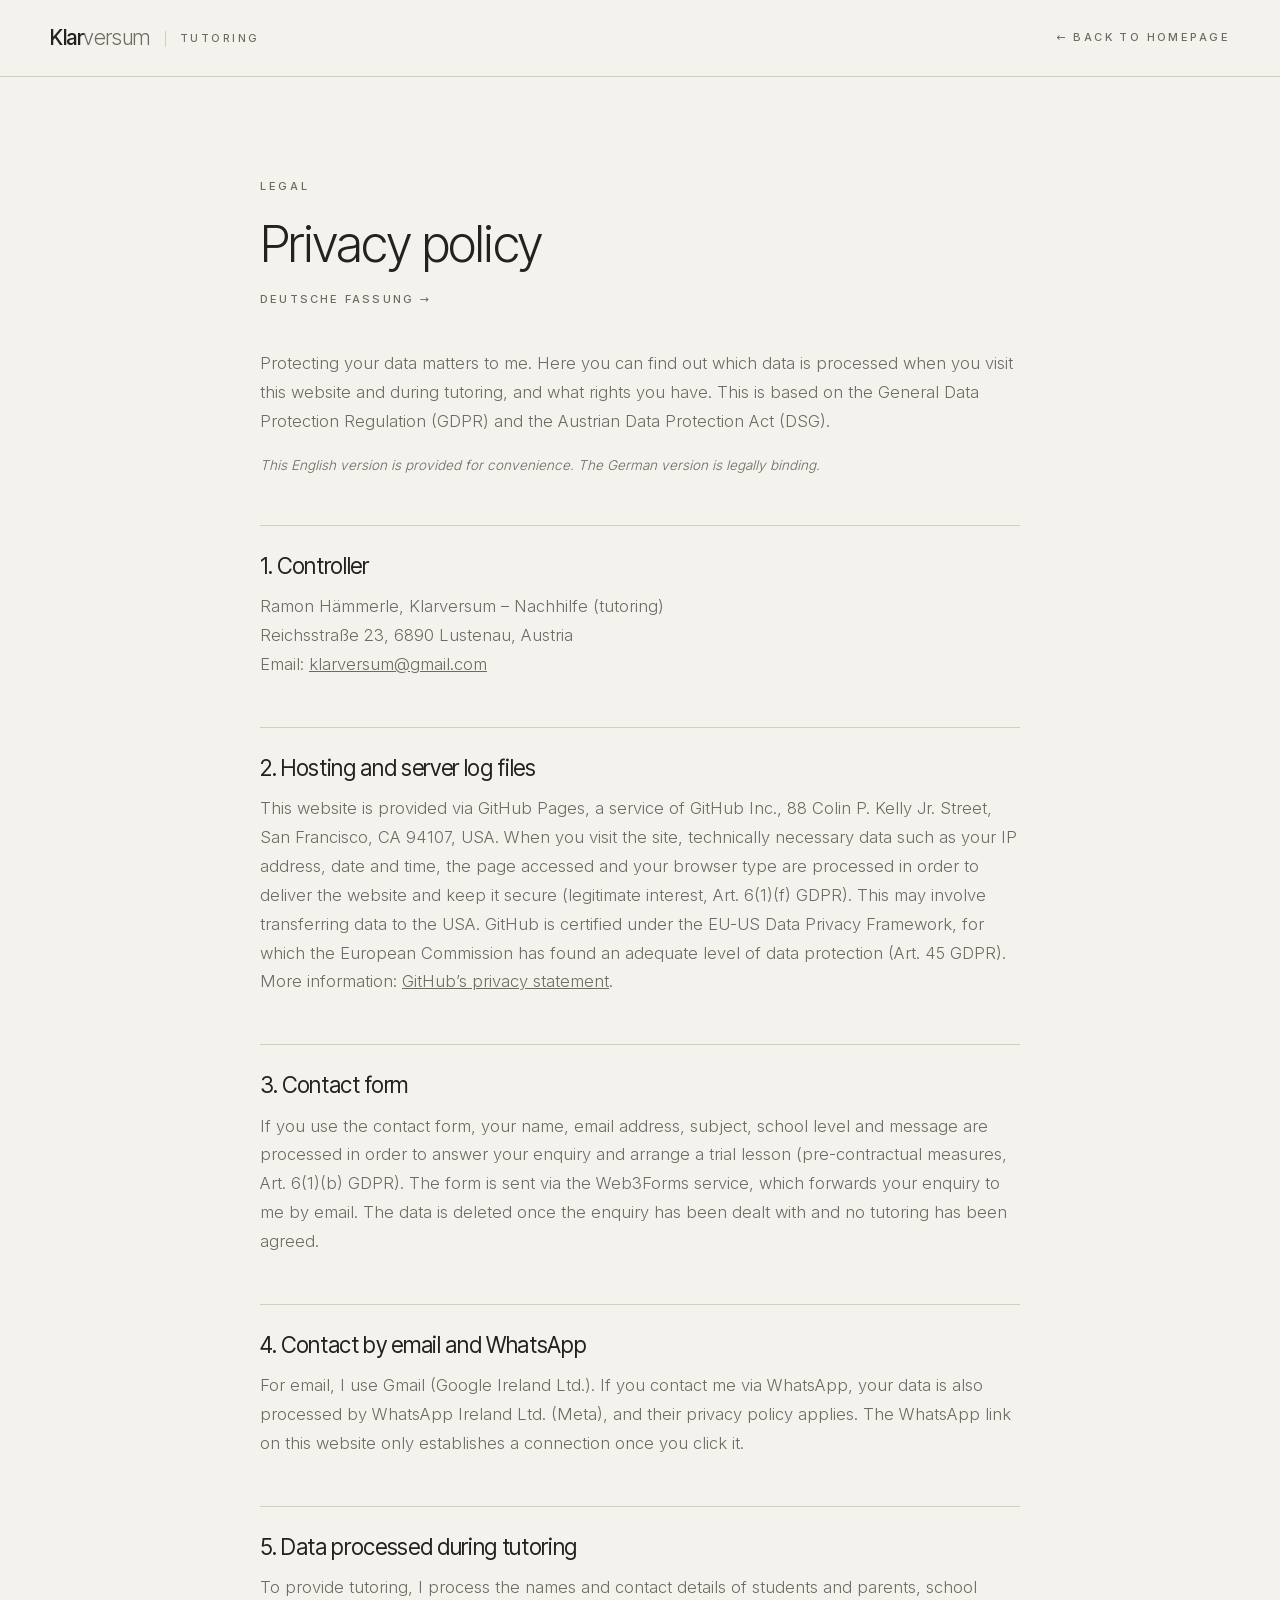
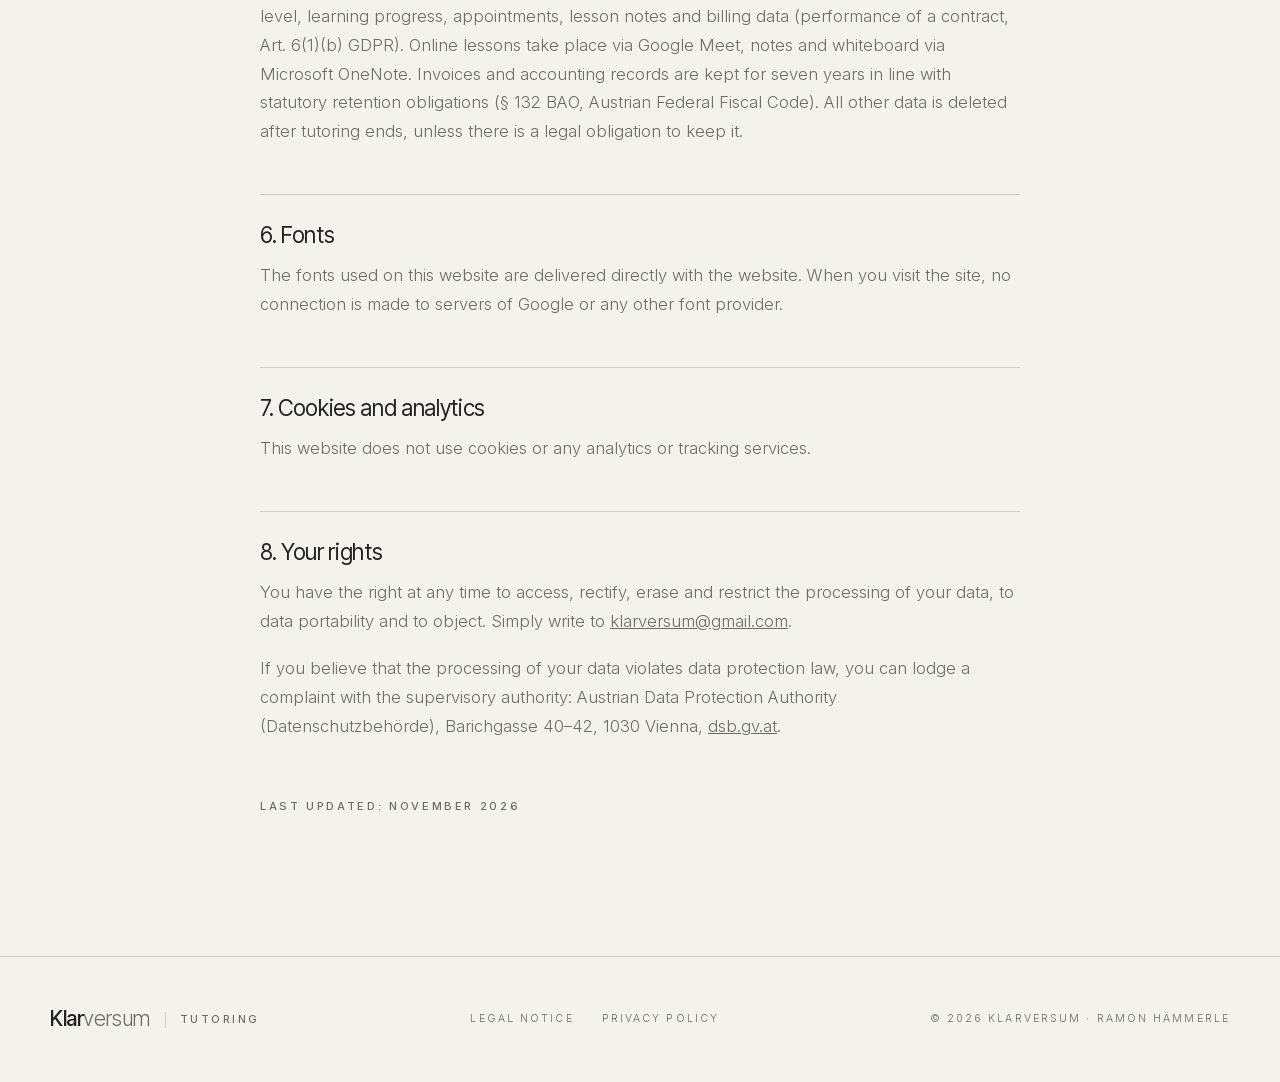
==== datenschutz-en.html @ 36d6b8de "Klarversum Website – erste Veröffentlichung Co-Authored-By: Claude Opus 5.5 <noreply@anthropic.com>" ====
<!doctype html>
<html lang="en">
<head>
<meta charset="utf-8">
<meta name="viewport" content="width=device-width, initial-scale=1">
<title>Privacy policy · Klarversum Tutoring</title>
<meta name="robots" content="noindex">
<link rel="preload" href="fonts/inter-latin.woff2" as="font" type="font/woff2" crossorigin>
<link rel="stylesheet" href="style.css?v=42">
</head>
<body>

<header class="site-header">
  <div class="wrap header-inner">
    <a href="en.html" class="logo">Klar<em>versum</em><span class="logo-tag">Tutoring</span></a>
    <a href="en.html" class="back">← <span>Back to </span>homepage</a>
  </div>
</header>

<main class="legal">
  <div class="wrap legal-inner">
    <p class="label">Legal</p>
    <h1>Privacy policy</h1>
    <p class="legal-lang"><a href="datenschutz.html" hreflang="de" lang="de">Deutsche Fassung →</a></p>

    <p>Protecting your data matters to me. Here you can find out which data is processed when you visit this website and during tutoring, and what rights you have. This is based on the General Data Protection Regulation (GDPR) and the Austrian Data Protection Act (DSG).</p>
    <p class="legal-note">This English version is provided for convenience. The German version is legally binding.</p>

    <h2>1. Controller</h2>
    <p>Ramon Hämmerle, Klarversum – Nachhilfe (tutoring)<br>
    Reichsstraße 23, 6890 Lustenau, Austria<br>
    Email: <a href="mailto:klarversum@gmail.com">klarversum@gmail.com</a></p>

    <h2>2. Hosting and server log files</h2>
    <p>This website is provided via GitHub Pages, a service of GitHub Inc., 88 Colin P. Kelly Jr. Street, San Francisco, CA 94107, USA. When you visit the site, technically necessary data such as your IP address, date and time, the page accessed and your browser type are processed in order to deliver the website and keep it secure (legitimate interest, Art. 6(1)(f) GDPR). This may involve transferring data to the USA. GitHub is certified under the EU-US Data Privacy Framework, for which the European Commission has found an adequate level of data protection (Art. 45 GDPR). More information: <a href="https://docs.github.com/en/site-policy/privacy-policies/github-general-privacy-statement" target="_blank" rel="noopener">GitHub’s privacy statement</a>.</p>

    <h2>3. Contact form</h2>
    <p>If you use the contact form, your name, email address, subject, school level and message are processed in order to answer your enquiry and arrange a trial lesson (pre-contractual measures, Art. 6(1)(b) GDPR). The form is sent via the Web3Forms service, which forwards your enquiry to me by email. The data is deleted once the enquiry has been dealt with and no tutoring has been agreed.</p>

    <h2>4. Contact by email and WhatsApp</h2>
    <p>For email, I use Gmail (Google Ireland Ltd.). If you contact me via WhatsApp, your data is also processed by WhatsApp Ireland Ltd. (Meta), and their privacy policy applies. The WhatsApp link on this website only establishes a connection once you click it.</p>

    <h2>5. Data processed during tutoring</h2>
    <p>To provide tutoring, I process the names and contact details of students and parents, school level, learning progress, appointments, lesson notes and billing data (performance of a contract, Art. 6(1)(b) GDPR). Online lessons take place via Google Meet, notes and whiteboard via Microsoft OneNote. Invoices and accounting records are kept for seven years in line with statutory retention obligations (§ 132 BAO, Austrian Federal Fiscal Code). All other data is deleted after tutoring ends, unless there is a legal obligation to keep it.</p>

    <h2>6. Fonts</h2>
    <p>The fonts used on this website are delivered directly with the website. When you visit the site, no connection is made to servers of Google or any other font provider.</p>

    <h2>7. Cookies and analytics</h2>
    <p>This website does not use cookies or any analytics or tracking services.</p>

    <h2>8. Your rights</h2>
    <p>You have the right at any time to access, rectify, erase and restrict the processing of your data, to data portability and to object. Simply write to <a href="mailto:klarversum@gmail.com">klarversum@gmail.com</a>.</p>
    <p>If you believe that the processing of your data violates data protection law, you can lodge a complaint with the supervisory authority: Austrian Data Protection Authority (Datenschutzbehörde), Barichgasse 40–42, 1030 Vienna, <a href="https://www.dsb.gv.at" target="_blank" rel="noopener">dsb.gv.at</a>.</p>

    <p class="label" style="margin-top:56px">Last updated: November 2026</p>
  </div>
</main>

<footer class="site-footer">
  <div class="wrap footer-inner">
    <a href="en.html" class="logo">Klar<em>versum</em><span class="logo-tag">Tutoring</span></a>
    <nav><a href="impressum-en.html">Legal notice</a><a href="datenschutz-en.html">Privacy policy</a></nav>
    <span class="copy">© 2026 Klarversum · Ramon Hämmerle</span>
  </div>
</footer>
</body>
</html>
---- style.css ----
/* Schriften – lokal eingebunden, keine Verbindung zu Google (Inter & Inter Tight, SIL Open Font License) */
@font-face { font-family: "Inter"; font-style: normal; font-weight: 300 500; font-display: swap; src: url("fonts/inter-latin.woff2") format("woff2"); }
@font-face { font-family: "Inter Tight"; font-style: normal; font-weight: 300 500; font-display: swap; src: url("fonts/inter-tight-latin.woff2") format("woff2"); }

:root {
  --bg: #f4f2ed;
  --white: #fbfaf7;
  --stone: #e7e3db;
  --ink: #23221f;
  --muted: #6e6a63;
  --line: #d3cdc2;
  --accent: #3b463d;
  --serif: "Inter Tight", "Inter", system-ui, sans-serif;
  --sans: "Inter", system-ui, -apple-system, sans-serif;
}

* { box-sizing: border-box; }
html { scroll-behavior: smooth; scroll-padding-top: 80px; }
body {
  margin: 0;
  font-family: var(--sans);
  font-weight: 300;
  font-size: 16.5px;
  line-height: 1.75;
  color: var(--ink);
  background: var(--bg);
  -webkit-font-smoothing: antialiased;
}
a { color: inherit; }
h1, h2, h3 { font-family: var(--serif); font-weight: 300; line-height: 1.08; letter-spacing: -.03em; margin: 0 0 .45em; }
h1 em, h2 em, h3 em, .intro-text em, .logo em { font-style: normal; color: var(--muted); }
h1 { font-size: clamp(2.6rem, 4.6vw, 4.3rem); }
h2 { font-size: clamp(2.1rem, 3.6vw, 3.2rem); }
h3 { font-size: 1.55rem; font-weight: 400; letter-spacing: -.02em; }
p { margin: 0 0 1.1em; }
strong { font-weight: 500; }
figure { margin: 0; }

.wrap { width: min(1180px, 100% - 32px); margin-inline: auto; }
.center { text-align: center; margin-inline: auto; }

.label {
  font-size: 11px; font-weight: 500; text-transform: uppercase; letter-spacing: .24em;
  color: var(--muted); margin-bottom: 20px;
}

/* Entwurf */
.draft-note { background: #fff4c2; color: #5a4a00; font-size: 13px; text-align: center; padding: 7px 16px; }
mark.ph { background: #fff1a8; color: inherit; padding: 0 .12em; }
.stats mark.ph { background: rgba(255, 241, 168, .3); }
.ph-tag { position: absolute; top: 14px; right: 14px; font-size: 10px; font-weight: 500; text-transform: uppercase; letter-spacing: .1em; background: #fff1a8; color: #5a4a00; padding: 2px 8px; }

/* Foto-Platzhalter */
.photo { position: relative; background: #cdc7bc; display: flex; align-items: flex-end; overflow: hidden; }
.photo img { position: absolute; inset: 0; width: 100%; height: 100%; object-fit: cover; filter: saturate(.82); } /* Fotos etwas dezenter, passend zu den Steintönen */
.hero-photo img { object-position: 60% 38%; }
.photo figcaption { margin: 18px; font-size: 10px; font-weight: 500; letter-spacing: .2em; text-transform: uppercase; color: rgba(35, 34, 31, .5); }

/* Buttons */
.btn {
  display: inline-block; text-decoration: none; font-family: var(--sans);
  font-size: 11px; font-weight: 500; letter-spacing: .22em; text-transform: uppercase;
  background: var(--ink); color: var(--white); border: 1px solid var(--ink);
  padding: 16px 30px; cursor: pointer; transition: background .25s, color .25s;
}
.btn:hover { background: var(--accent); border-color: var(--accent); }
.btn-outline { background: transparent; color: var(--ink); }
.btn-outline:hover { background: var(--ink); color: var(--white); border-color: var(--ink); }
.btn-small { padding: 11px 20px; }

/* Header */
.topbar { display: block; text-decoration: none; background: var(--accent); color: var(--white); text-align: center; font-size: 10.5px; letter-spacing: .22em; text-transform: uppercase; padding: 9px 16px; }
.topbar span { text-decoration: underline; text-underline-offset: 3px; }
.topbar:hover { background: #2f3931; }
.site-header { position: sticky; top: 0; z-index: 50; background: rgba(244, 242, 237, .95); backdrop-filter: blur(8px); border-bottom: 1px solid var(--line); }
.header-inner { display: flex; align-items: center; justify-content: space-between; height: 76px; }
.logo { font-family: var(--serif); font-weight: 500; font-size: 21px; text-decoration: none; letter-spacing: -.02em; }
.logo em { font-weight: 300; }
.logo { --fs: 21px; font-size: var(--fs); display: inline-flex; align-items: baseline; }
/* NACHHILFE und Trennstrich sitzen auf der Mitte der Kleinbuchstaben (x-Höhe) von „Klarversum“ */
.logo-tag { position: relative; top: calc(2.8px - .273 * var(--fs)); font-family: var(--sans); font-size: 10.5px; font-weight: 500; letter-spacing: .24em; text-transform: uppercase; color: var(--muted); margin-left: 14px; padding-left: 15px; line-height: 1; }
.logo-tag::before { content: ""; position: absolute; left: 0; top: 50%; height: 16px; margin-top: -8px; width: 1px; background: var(--line); }
.nav { display: flex; align-items: center; gap: 36px; }
.nav a:not(.btn) { text-decoration: none; font-size: 11px; font-weight: 500; letter-spacing: .22em; text-transform: uppercase; color: var(--muted); transition: color .2s; }
.nav a:not(.btn):hover { color: var(--ink); }
.nav-toggle { display: none; width: 40px; height: 40px; background: none; border: 0; cursor: pointer; position: relative; }
.nav-toggle span { position: absolute; left: 9px; right: 9px; height: 1px; background: var(--ink); transition: transform .25s, top .25s; }
.nav-toggle span:first-child { top: 16px; }
.nav-toggle span:last-child { top: 24px; }
.nav-toggle.open span:first-child { top: 20px; transform: rotate(45deg); }
.nav-toggle.open span:last-child { top: 20px; transform: rotate(-45deg); }

/* Hero */
.hero { background: var(--stone); }
.hero-inner { display: grid; grid-template-columns: 1fr 1fr; }
.hero-photo { min-height: 640px; }
.hero-text { display: flex; flex-direction: column; justify-content: center; align-items: flex-start; padding: 80px clamp(24px, 6vw, 100px); }
.lead { color: var(--muted); max-width: 28em; margin-bottom: 36px; }

/* Intro */
.intro { padding: 120px 0 110px; text-align: center; }
.intro-inner { max-width: 860px; }
.intro-text { font-family: var(--serif); font-weight: 300; letter-spacing: -.025em; font-size: clamp(1.8rem, 3.2vw, 2.7rem); line-height: 1.25; margin: 0; }

/* Über mich */
.about { padding-bottom: 120px; }
.about-grid { display: grid; grid-template-columns: 1fr 1fr; border-top: 1px solid var(--line); border-bottom: 1px solid var(--line); }
.about-photo { min-height: 520px; }
.about-photo img { object-position: 40% 34%; filter: saturate(.72); } /* Porträt ist wärmer, darum etwas stärker entsättigt als das Startfoto */
.about-head { display: flex; flex-direction: column; justify-content: center; padding: 64px clamp(24px, 6vw, 100px); }
.about-head h2 { font-size: clamp(2.8rem, 5vw, 4.4rem); margin: 0; }
.about-body { display: grid; grid-template-columns: 1fr 2fr; gap: 80px; padding-top: 80px; align-items: start; }
.about-detail { aspect-ratio: 1; max-width: 260px; margin-top: -170px; border: 10px solid var(--bg); }
.about-text { max-width: 640px; }
.facts { margin: 36px 0 0; border-top: 1px solid var(--line); }
.facts div { display: grid; grid-template-columns: 160px 1fr; gap: 16px; padding: 14px 0; border-bottom: 1px solid var(--line); }
.facts dt { font-size: 11px; font-weight: 500; letter-spacing: .2em; text-transform: uppercase; color: var(--muted); padding-top: 4px; }
.facts dd { margin: 0; }
.facts a { text-decoration: none; }

/* Sections */
.section { padding: 120px 0; }
.section-stone { background: var(--stone); }
.section-head { margin-bottom: 64px; max-width: 760px; }

/* Fächer */
.subjects { display: grid; grid-template-columns: repeat(4, 1fr); gap: 24px; }
.subject-art { aspect-ratio: 1; margin-bottom: 22px; background: var(--bg); border: 1px solid var(--line); display: flex; align-items: center; justify-content: center; }
.subject-art svg { width: 64%; height: auto; fill: none; stroke: var(--ink); stroke-width: 1.3; stroke-linecap: round; stroke-linejoin: round; }
.subject-art .faint { stroke: var(--muted); opacity: .55; }
.subject-art .dash { stroke-dasharray: 3 5; }
.subject-art .dot { fill: var(--ink); stroke: none; }
.subject-art .bg { fill: var(--bg); }
.subject-art .thick { stroke-width: 4; stroke-linecap: butt; }
.subject-art text { fill: var(--ink); stroke: none; font-family: "Inter", sans-serif; font-size: 17px; font-style: italic; }
.subject-art text.mid { text-anchor: middle; }
.subject .no, .steps .no { display: block; font-size: 11px; font-weight: 500; letter-spacing: .2em; color: var(--muted); margin-bottom: 8px; }
.subject h3 { margin-bottom: 10px; }
.subject p { font-size: 15px; color: var(--muted); margin: 0; }

/* Für wen */
.audience { display: grid; grid-template-columns: 1fr 1fr; }
.aud { padding: 8px 64px 8px 0; }
.aud + .aud { padding: 8px 0 8px 64px; border-left: 1px solid var(--line); }
.aud h3 { font-size: clamp(1.8rem, 2.6vw, 2.3rem); font-weight: 300; }
.aud p:not(.label) { color: var(--muted); max-width: 32em; margin: 0; }
.aud-list { list-style: none; padding: 0; margin: 26px 0 0; max-width: 32em; }
.aud-list li { padding: 3px 0 3px 18px; font-size: 14.5px; color: var(--muted); position: relative; }
.aud-list li::before { content: ""; position: absolute; left: 0; top: 15px; width: 8px; height: 1px; background: var(--line); }

/* Für wen – Karten */
.audience { display: grid; grid-template-columns: 1fr 1fr; gap: 24px; }
.aud-card { display: grid; grid-row: span 4; grid-template-rows: subgrid; row-gap: 0; background: var(--white); border: 1px solid var(--line); padding: 52px clamp(28px, 4vw, 56px) 48px; }
.aud-card h3 { font-size: clamp(1.7rem, 2.4vw, 2.1rem); font-weight: 300; line-height: 1.15; margin-bottom: 18px; }
.aud-card .aud-text { color: var(--muted); margin: 0 0 30px; }
.aud-card .aud-list { margin: 0; padding-top: 26px; border-top: 1px solid var(--line); max-width: none; }

/* Kennenlernen-Band */
.cta-band { background: var(--accent); color: var(--white); padding: 96px 0; }
.cta-inner { display: grid; grid-template-columns: 1.3fr 1fr; gap: 64px; align-items: center; }
.cta-band .label { color: rgba(251, 250, 247, .65); }
.cta-band h2 em { color: rgba(251, 250, 247, .6); }
.cta-text p:not(.label) { color: rgba(251, 250, 247, .78); max-width: 30em; margin: 0; }
.cta-actions { display: flex; flex-direction: column; align-items: flex-start; gap: 22px; padding-left: 64px; border-left: 1px solid rgba(251, 250, 247, .2); }
.btn-light { background: var(--white); color: var(--ink); border-color: var(--white); }
.btn-light:hover { background: transparent; color: var(--white); border-color: var(--white); }
.cta-wa { font-size: 11px; font-weight: 500; letter-spacing: .2em; text-transform: uppercase; text-decoration: none; color: rgba(251, 250, 247, .8); }
.cta-wa:hover { color: var(--white); }

/* Zahlen */
.stats { background: var(--accent); color: var(--white); padding: 76px 0; }
.stats-inner { display: grid; grid-template-columns: repeat(4, 1fr); text-align: center; }
.stats-inner div { border-left: 1px solid rgba(251, 250, 247, .2); }
.stats-inner div:first-child { border-left: 0; }
.stats strong { display: block; font-family: var(--serif); font-weight: 300; letter-spacing: -.03em; font-size: clamp(2.8rem, 5vw, 4.2rem); line-height: 1.05; }
.stats span { font-size: 10.5px; letter-spacing: .24em; text-transform: uppercase; opacity: .8; }

/* Ablauf */
.steps { list-style: none; padding: 0; margin: 0; display: grid; grid-template-columns: repeat(4, 1fr); border-top: 1px solid var(--ink); }
.steps li { padding: 30px 28px 0; border-left: 1px solid var(--line); }
.steps li:first-child { border-left: 0; padding-left: 0; }
.steps h3 { font-size: 1.4rem; margin-bottom: 10px; }
.steps p { color: var(--muted); font-size: 15px; margin: 0; }

/* Feature */
.feature { background: var(--stone); }
.feature-inner { display: grid; grid-template-columns: 1fr 1fr; }
.feature-text { display: flex; flex-direction: column; justify-content: center; align-items: flex-start; padding: 100px clamp(24px, 6vw, 100px); }
.feature-text p:not(.label) { color: var(--muted); max-width: 30em; margin-bottom: 34px; }
.feature-photo { min-height: 560px; }

/* Preise */
.pricing-box { background: var(--stone); padding: 84px clamp(20px, 5vw, 72px); }
.pricing { display: grid; grid-template-columns: repeat(3, 1fr); gap: 24px; }
.price-card { background: var(--white); padding: 40px 34px; display: grid; grid-row: span 7; grid-template-rows: subgrid; row-gap: 0; justify-items: start; }
.price-card.featured { outline: 1px solid var(--ink); outline-offset: -10px; }
.price-card .label { margin-bottom: 12px; }
.price-card h3 { margin-bottom: 0; }
.price { font-family: var(--serif); font-weight: 300; letter-spacing: -.03em; font-size: 3rem; line-height: 1; margin: 18px 0 4px; }
.price .from { font-size: 1rem; letter-spacing: 0; color: var(--muted); margin-right: 4px; }
.per { font-size: 13px; color: var(--muted); margin-bottom: 26px; }
.price-card ul { list-style: none; padding: 0; margin: 0 0 32px; width: 100%; border-bottom: 1px solid var(--line); }
.price-card .btn { align-self: end; }
.price-card li { padding: 10px 0; font-size: 15px; border-top: 1px solid var(--line); }
.fine { font-size: 13.5px; color: var(--muted); margin: 28px auto 0; text-align: center; max-width: 46em; }
.terms { margin-top: 64px; padding-top: 48px; border-top: 1px solid var(--line); }
.terms .label { margin-bottom: 28px; }
.terms-grid { display: grid; grid-template-columns: repeat(3, 1fr); margin: 0; background: var(--white); }
.terms-grid div { padding: 30px 24px; text-align: center; border-left: 1px solid var(--line); }
.terms-grid div:first-child { border-left: 0; }
.terms-grid dt { font-family: var(--serif); font-weight: 300; letter-spacing: -.03em; font-size: 2.2rem; line-height: 1; margin-bottom: 12px; }
.terms-grid dd { margin: 0; font-size: 14px; color: var(--muted); line-height: 1.5; }
.terms-grid dd strong { color: var(--ink); font-weight: 400; }

/* Stimmen */
.quotes { display: grid; grid-template-columns: repeat(3, 1fr); gap: 24px; }
.quote { position: relative; background: var(--white); border: 1px solid var(--line); padding: 48px 34px 32px; display: flex; flex-direction: column; }
.quote blockquote { margin: 0 0 30px; font-family: var(--serif); font-weight: 300; letter-spacing: -.015em; font-size: 1.3rem; line-height: 1.45; flex: 1; }
.quote figcaption { font-size: 11px; font-weight: 500; letter-spacing: .2em; text-transform: uppercase; }
.quote figcaption span { display: block; font-weight: 300; letter-spacing: .12em; color: var(--muted); margin-top: 2px; }

/* FAQ */
.faq { display: grid; grid-template-columns: 1fr 1.8fr; gap: 80px; }
.faq-head p:not(.label) { color: var(--muted); }
details { border-bottom: 1px solid var(--line); }
details:first-child { border-top: 1px solid var(--ink); }
summary { cursor: pointer; list-style: none; font-family: var(--serif); font-weight: 400; letter-spacing: -.015em; font-size: 1.25rem; line-height: 1.35; padding: 22px 48px 22px 0; position: relative; }
summary::-webkit-details-marker { display: none; }
summary::after { content: "+"; position: absolute; right: 6px; top: 20px; font-family: var(--sans); font-weight: 300; font-size: 24px; color: var(--muted); transition: transform .25s; }
details[open] summary::after { transform: rotate(45deg); }
details p { color: var(--muted); padding-right: 48px; }

/* Kontakt */
.contact { display: grid; grid-template-columns: 1fr 1.1fr; gap: 96px; align-items: start; }
.contact-text > p:not(.label) { color: var(--muted); }
.contact-form { background: var(--white); padding: 44px; display: grid; gap: 22px; }
.contact-form label { display: grid; gap: 6px; font-size: 10.5px; font-weight: 500; letter-spacing: .2em; text-transform: uppercase; color: var(--muted); }
.contact-form .row { display: grid; grid-template-columns: 1fr 1fr; gap: 22px; }
.contact-form input, .contact-form select, .contact-form textarea {
  font: inherit; font-size: 16px; font-weight: 300; letter-spacing: 0; text-transform: none; color: var(--ink);
  padding: 10px 0; border: 0; border-bottom: 1px solid var(--line); background: transparent; width: 100%; border-radius: 0;
}
.contact-form textarea { border: 1px solid var(--line); padding: 12px; resize: vertical; }
.contact-form input:focus, .contact-form select:focus, .contact-form textarea:focus { outline: none; border-color: var(--ink); }
.contact-form .btn { justify-self: start; margin-top: 6px; }
.form-hint { font-size: 12.5px; color: var(--muted); margin: 0; }
.form-status { font-size: 14px; margin: 0; }
.form-status:empty { display: none; }
.hp { position: absolute; left: -9999px; }
.wa-link { display: inline-block; margin-top: 6px; font-size: 11px; font-weight: 500; letter-spacing: .2em; text-transform: uppercase; border-bottom: 1px solid var(--ink); padding-bottom: 2px; }
.facts dd > a:first-child { display: block; }

/* Rechtliches */
.legal { padding: 100px 0 120px; }
.legal-inner { max-width: 760px; }
.legal h1 { font-size: clamp(2.4rem, 4vw, 3.4rem); margin-bottom: 48px; }
.legal h2 { font-size: 1.4rem; font-weight: 400; letter-spacing: -.015em; margin: 48px 0 14px; padding-top: 28px; border-top: 1px solid var(--line); }
.legal p, .legal li { color: var(--muted); }
.legal strong { color: var(--ink); }
.legal .facts { margin: 0; }
.back { white-space: nowrap; font-size: 11px; font-weight: 500; letter-spacing: .22em; text-transform: uppercase; color: var(--muted); text-decoration: none; }

/* Footer */
.site-footer { padding: 44px 0; border-top: 1px solid var(--line); }
.footer-inner { display: flex; align-items: center; justify-content: space-between; flex-wrap: wrap; gap: 20px; }
.site-footer nav { display: flex; gap: 28px; }
.site-footer nav a, .copy { font-size: 10.5px; letter-spacing: .2em; text-transform: uppercase; color: var(--muted); text-decoration: none; }

/* Tablet */
@media (max-width: 980px) {
  .hero-inner, .about-grid, .feature-inner, .faq, .contact, .audience { grid-template-columns: 1fr; }
  .hero-photo, .about-photo { min-height: 440px; }
  .about-photo { min-height: 400px; }
  .hero-photo { min-height: 560px; }
  .hero-photo img { object-position: 60% 50%; }
  .hero-text, .about-head, .feature-text { padding: 64px 24px; }
  .feature-photo { min-height: 380px; }
  .about-body { grid-template-columns: 1fr; gap: 0; padding-top: 56px; }
  .about-detail { display: none; }
  .steps { grid-template-columns: 1fr 1fr; }
  .steps li:nth-child(3) { border-left: 0; padding-left: 0; }
  .steps li { padding-bottom: 32px; }
  .pricing { grid-template-columns: 1fr; max-width: 540px; margin-inline: auto; }
  .audience { grid-template-columns: 1fr; max-width: 640px; margin-inline: auto; }
  .cta-inner { grid-template-columns: 1fr; gap: 36px; }
  .cta-actions { padding-left: 0; border-left: 0; }
  .subjects { grid-template-columns: 1fr 1fr; gap: 40px 24px; }
  .stats-inner { grid-template-columns: 1fr 1fr; row-gap: 40px; }
  .stats-inner div:nth-child(3) { border-left: 0; }
  .aud, .aud + .aud { padding: 0; border-left: 0; }
  .aud + .aud { margin-top: 48px; padding-top: 48px; border-top: 1px solid var(--line); }
  .faq, .contact { gap: 48px; }
  .nav-toggle { display: block; }
  .nav {
    display: none; position: absolute; top: 100%; left: 0; right: 0;
    flex-direction: column; align-items: stretch; gap: 0; padding: 8px 24px 24px;
    background: var(--bg); border-bottom: 1px solid var(--line);
  }
  .nav.open { display: flex; }
  .nav a:not(.btn) { padding: 16px 0; border-bottom: 1px solid var(--line); }
  .nav .btn { margin-top: 18px; text-align: center; }
}

/* Handy */
@media (max-width: 720px) {
  body { font-size: 16px; }
  .topbar { font-size: 9.5px; letter-spacing: .16em; }
  .header-inner { height: 66px; }
  .logo { --fs: 24px; }
  .hero-photo, .about-photo { min-height: 360px; }
  .hero-text, .about-head, .feature-text { padding: 56px 16px; }
  .intro { padding: 84px 0 76px; }
  .section { padding: 84px 0; }
  .about { padding-bottom: 84px; }
  .subjects { grid-template-columns: 1fr; gap: 48px; }
  .subject-art { aspect-ratio: 4 / 3; }
  .subject-art svg { width: 46%; }
  .nav { padding: 8px 16px 24px; }
  .terms-grid { grid-template-columns: 1fr; }
  .terms-grid div { padding: 24px 12px; border-left: 0; }
  .terms-grid div + div { border-top: 1px solid var(--line); }
  .terms-grid dt { font-size: 1.8rem; }
  .steps { grid-template-columns: 1fr; }
  .steps li { border-left: 0; padding-left: 0; padding-right: 0; border-bottom: 1px solid var(--line); }
  .facts div { grid-template-columns: 1fr; gap: 2px; }
  .pricing-box { padding: 60px 16px; margin-inline: -16px; }
  .aud-card { padding: 40px 22px 36px; }
  .cta-band { padding: 76px 0; }
  .contact-form { padding: 28px 20px; }
  .contact-form .row { grid-template-columns: 1fr; }
  .footer-inner { flex-direction: column; align-items: flex-start; }
  .back span { display: none; }
}


/* Preise: dritte Spalte mit zwei kleinen Boxen übereinander, gesamt so hoch wie die großen Karten */
.price-stack { grid-row: span 7; display: flex; flex-direction: column; gap: 24px; }
.price-card.small { display: flex; flex-direction: column; align-items: flex-start; flex: 1; padding: 32px 34px 40px; }
.price-card.small h3 { margin-bottom: 12px; }
.price-card.small p:not(.label) { font-size: 14.5px; color: var(--muted); margin: 0 0 24px; }
.price-card.small .btn { margin-top: auto; align-self: flex-start; }
.price-card ul { border-bottom: 0; }
.price-card li:last-child { border-bottom: 1px solid var(--line); }
details p + p { margin-top: -6px; }
.price-card:not(.small) .btn { grid-row: -2 / -1; }

/* Sprachumschalter DE | EN – dezent rechts in der Kopfzeile */
.nav { margin-left: auto; }
.lang { display: flex; align-items: center; margin-left: 30px; font-size: 10.5px; font-weight: 500; letter-spacing: .2em; line-height: 1; }
.lang > * { padding: 4px 0 4px 9px; color: var(--muted); text-decoration: none; }
.lang > :first-child { padding-left: 0; padding-right: 9px; border-right: 1px solid var(--line); }
.lang a:hover { color: var(--ink); }
.lang [aria-current] { color: var(--ink); }
@media (max-width: 980px) { .lang { margin-left: auto; margin-right: 14px; } }
.lang-menu { display: none; }
@media (max-width: 720px) {
  .header-inner > .lang { display: none; }
  .nav .lang-menu { display: flex; justify-content: center; margin: 22px 0 4px; font-size: 11px; }
  .nav .lang-menu > * { padding-top: 6px; padding-bottom: 6px; border-bottom: 0; }
  .nav .lang-menu > :first-child { padding-right: 14px; }
  .nav .lang-menu > :last-child { padding-left: 14px; }
}
@media (max-width: 720px) {
  .nav .lang-menu a:not(.btn), .nav .lang-menu span { padding-top: 6px; padding-bottom: 6px; border-bottom: 0; letter-spacing: .2em; }
}
.lang { text-transform: uppercase; }

/* Rechtliche Seiten: Link zur anderen Sprache und Hinweis zur verbindlichen Fassung */
.legal-lang { margin: -30px 0 40px; font-size: 11px; font-weight: 500; letter-spacing: .2em; text-transform: uppercase; }
.legal-lang a { color: var(--muted); text-decoration: none; }
.legal-lang a:hover { color: var(--ink); }
.legal-note { font-size: 13.5px; color: var(--muted); font-style: italic; }

/* Bewertungen: Karten, „Weiterlesen“ und ruhiger Slider */
.quotes-slider { position: relative; }
.quotes-note { text-align: center; font-size: 12.5px; color: var(--muted); font-style: italic; margin: -28px 0 32px; }
.quotes { display: flex; gap: 24px; align-items: flex-start; overflow-x: auto; scroll-snap-type: x mandatory; scrollbar-width: none; outline: none; }
.quotes::-webkit-scrollbar { display: none; }
.quotes .quote { flex: 0 0 calc((100% - 48px) / 3); scroll-snap-align: start; padding: 38px 34px 32px; }
.quote .stars { margin: 0 0 18px; font-size: 13px; letter-spacing: .28em; color: var(--ink); line-height: 1; }
.quote .quote-title { font-size: 1.3rem; line-height: 1.3; margin: 0 0 16px; }
.quote .quote-body { margin: 0; font-family: var(--sans); font-size: 15px; font-weight: 400; letter-spacing: 0; line-height: 1.65; color: var(--muted); flex: none; max-height: 9.9em; overflow: hidden; position: relative; transition: max-height .6s ease; }
.quote .quote-body p { margin: 0 0 .8em; }
.quote .quote-body p:last-child { margin-bottom: 0; }
.quote.clamped:not(.open) .quote-body::after { content: ""; position: absolute; left: 0; right: 0; bottom: 0; height: 3.3em; background: linear-gradient(rgba(251, 250, 247, 0), var(--white)); }
.quote-more { align-self: flex-start; background: none; border: 0; padding: 0; margin: 14px 0 0; font: inherit; font-size: 11px; font-weight: 500; letter-spacing: .2em; text-transform: uppercase; color: var(--ink); cursor: pointer; }
.quote-more::after { content: " ↓"; }
.quote.open .quote-more::after { content: " ↑"; }
.quote figcaption { margin-top: 26px; padding-top: 18px; border-top: 1px solid var(--line); }
.q-arrow { position: absolute; top: 50%; width: 40px; height: 40px; margin-top: -20px; background: none; border: 0; cursor: pointer; opacity: .55; transition: opacity .2s; }
.q-arrow:hover { opacity: 1; }
.q-arrow::before { content: ""; position: absolute; left: 50%; top: 50%; width: 12px; height: 12px; border-top: 1px solid var(--ink); border-left: 1px solid var(--ink); }
.q-prev { left: -52px; } .q-prev::before { transform: translate(-30%, -50%) rotate(-45deg); }
.q-next { right: -52px; } .q-next::before { transform: translate(-70%, -50%) rotate(135deg); }
.q-count { display: none; }
@media (max-width: 1300px) {
  .quotes-slider.active { padding-bottom: 56px; }
  .q-arrow { top: auto; bottom: 0; margin-top: 0; }
  .q-prev { left: -8px; } .q-next { right: -8px; }
  .quotes-slider.active .q-count { display: block; position: absolute; left: 0; right: 0; bottom: 12px; margin: 0; text-align: center; font-size: 11px; letter-spacing: .2em; color: var(--muted); }
}
@media (max-width: 980px) { .quotes .quote { flex-basis: calc((100% - 24px) / 2); } }
@media (max-width: 720px) { .quotes .quote { flex-basis: 100%; padding: 32px 26px 28px; } }
.quotes { align-items: stretch; }
.quote figcaption { margin-top: auto; }
.quote .quote-more { margin-bottom: 26px; }
.quote .quote-more[hidden] + figcaption { padding-top: 18px; }
.quote .quote-body + .quote-more[hidden] { display: none; }
.quote .quote-body { margin-bottom: 26px; }
.quote.clamped .quote-body { margin-bottom: 0; }
/* Nur die angeklickte Bewertung klappt auf – die anderen behalten ihre Höhe */
.quotes { align-items: flex-start; }

/* Am Handy: Fächer, Ansatz, Ablauf und Pakete nebeneinander als Slider */
.m-slider { position: relative; }
.m-slider > .q-arrow, .m-slider > .q-count { display: none; }
@media (max-width: 720px) {
  .m-track { display: flex; gap: 16px; max-width: none; overflow-x: auto; scroll-snap-type: x mandatory; scrollbar-width: none; align-items: stretch; }
  .m-track::-webkit-scrollbar { display: none; }
  .m-track > * { flex: 0 0 100%; min-width: 0; scroll-snap-align: start; }
  .pricing > .price-card { display: flex; flex-direction: column; align-items: flex-start; }
  .pricing > .price-card:not(.small) .btn { margin-top: auto; }
  .steps.m-track { gap: 24px; }
  .steps.m-track li { border-bottom: 0; padding-bottom: 8px; }
  .m-slider.active { padding-bottom: 56px; }
  .m-slider > .q-arrow:not([hidden]) { display: block; top: auto; bottom: 0; margin-top: 0; }
  .m-slider > .q-prev { left: -8px; } .m-slider > .q-next { right: -8px; }
  .m-slider.active > .q-count:not([hidden]) { display: block; position: absolute; left: 0; right: 0; bottom: 12px; margin: 0; text-align: center; font-size: 11px; letter-spacing: .2em; color: var(--muted); }
}

/* Über mich ohne Detailbild: Text bleibt in der rechten Spalte */
.about-text { grid-column: 2; }
@media (max-width: 980px) { .about-text { grid-column: auto; } }

/* Kontakt: „Nachricht schreiben“ dezent direkt neben der Nummer */
.facts dd > a:first-child { display: inline; }
.facts .wa-link { display: inline-block; margin: 0 0 0 10px; font-size: 10px; letter-spacing: .14em; color: var(--muted); border-bottom: 0; padding-bottom: 0; }
.facts .wa-link:hover { color: var(--ink); }
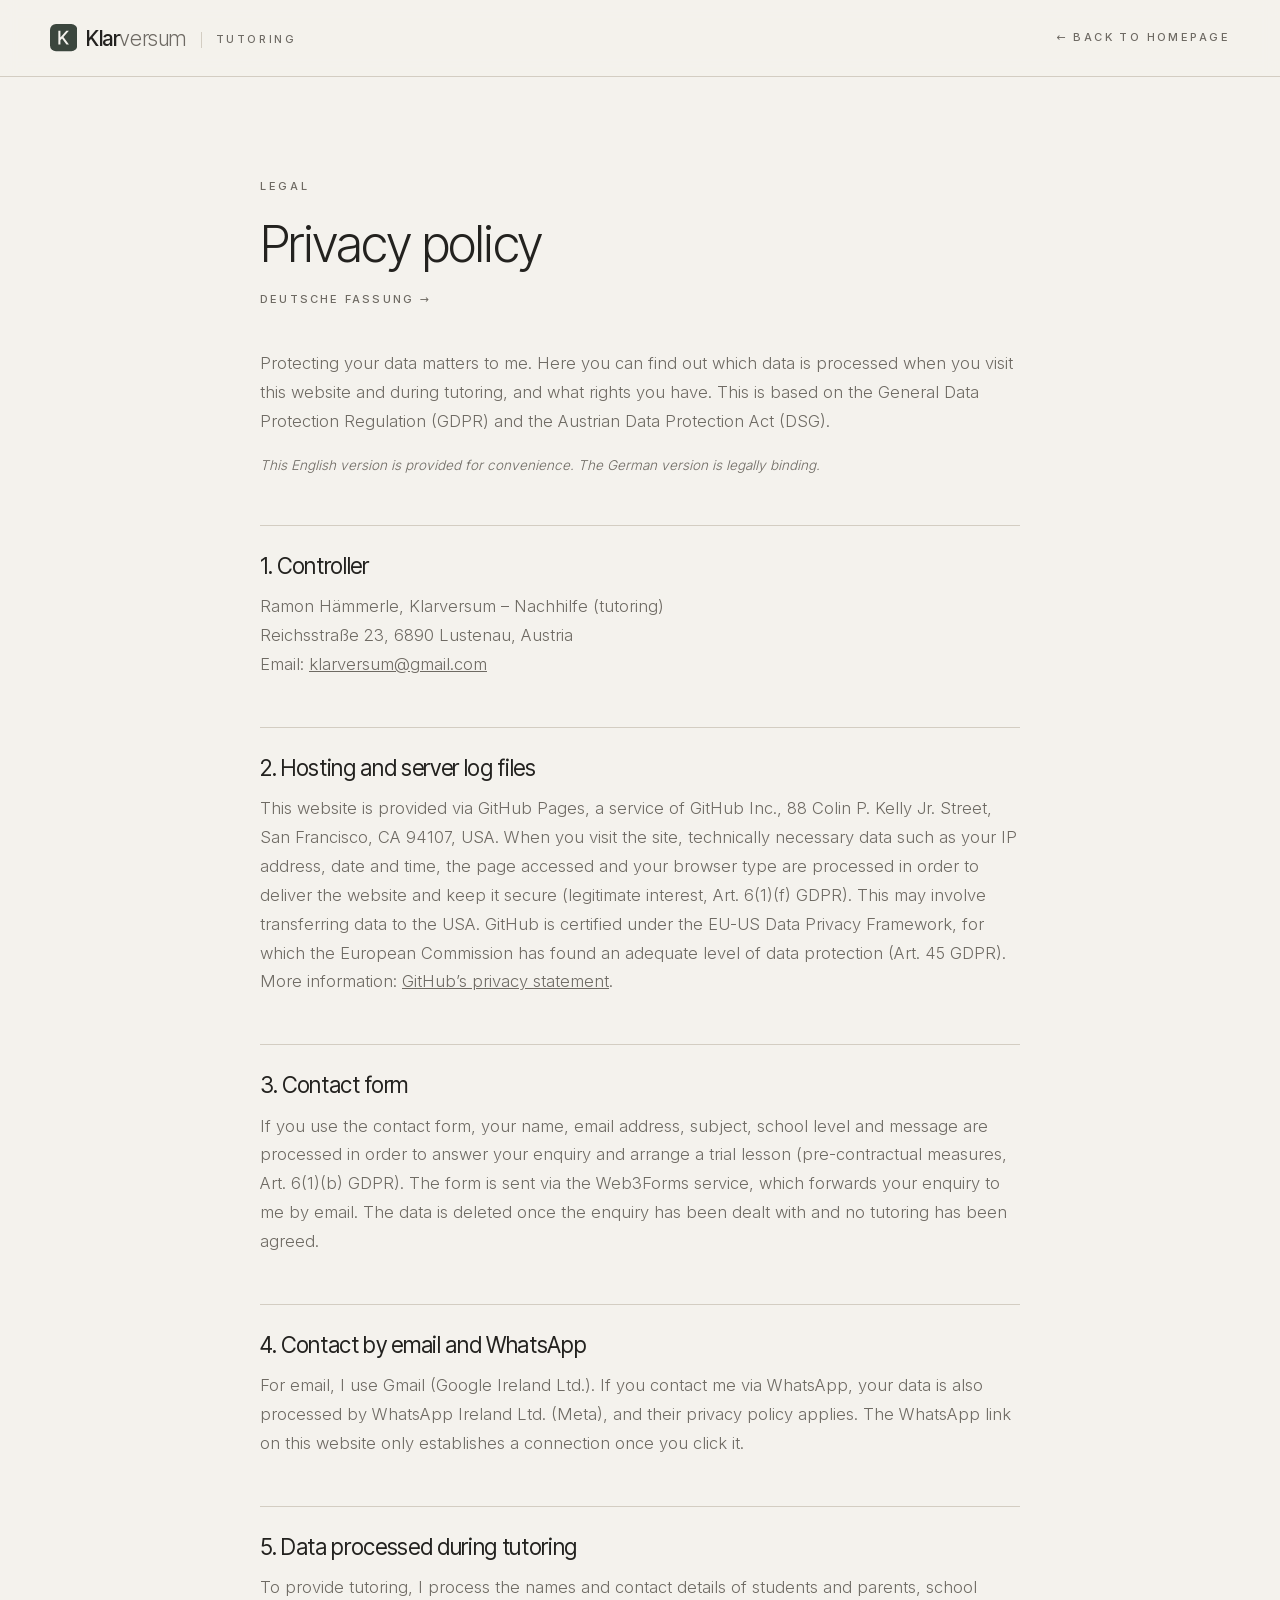
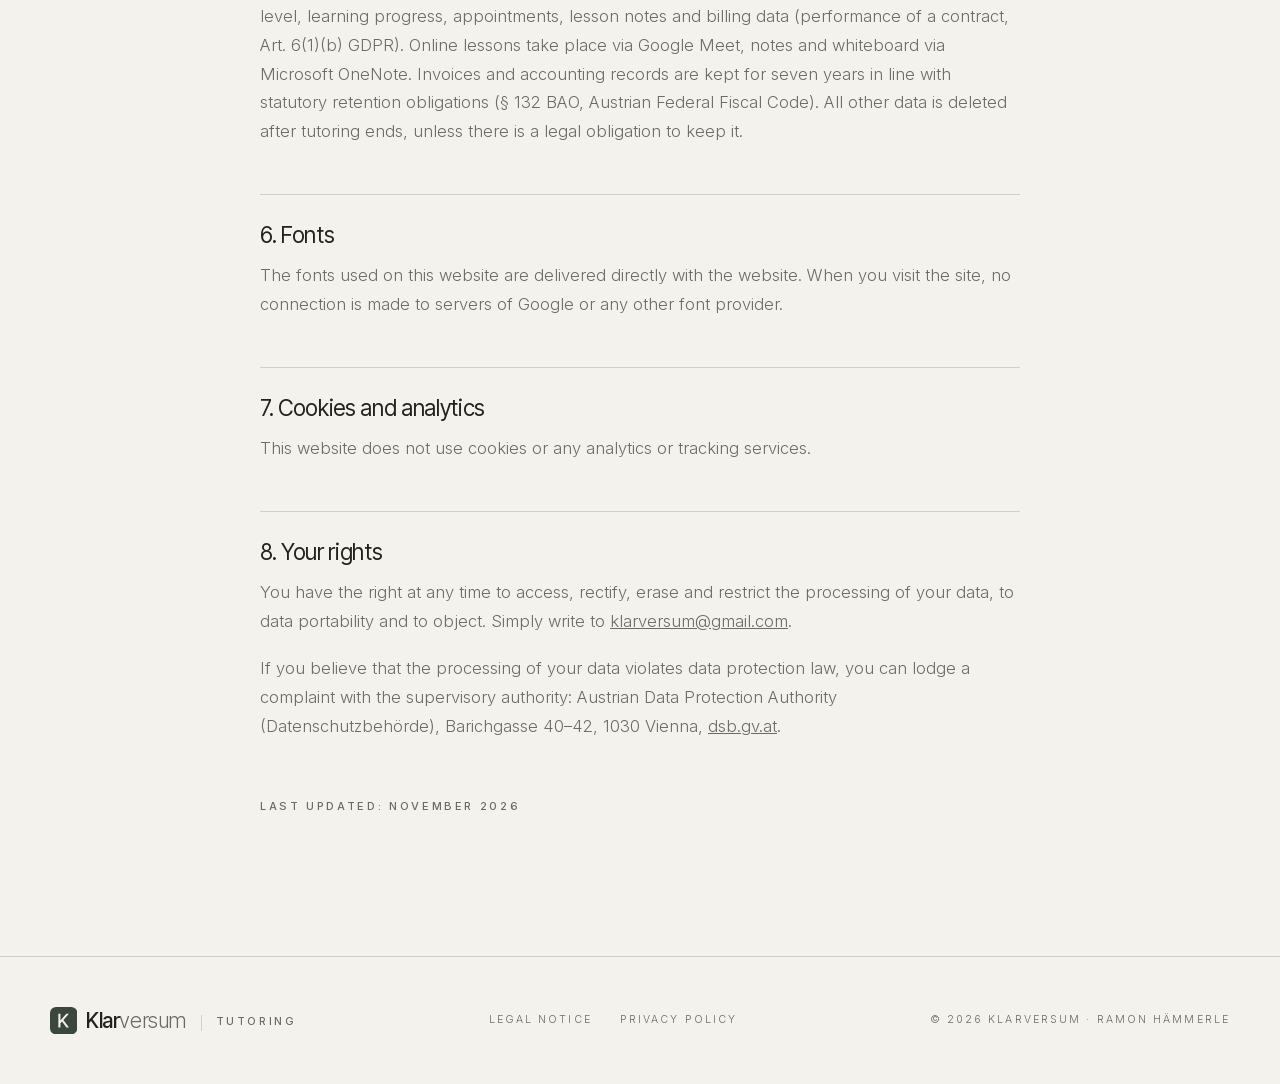
==== commit d2e9d3f6: "Neues Logo, Favicon und SEO-Verbesserungen" ====
--- a/datenschutz-en.html
+++ b/datenschutz-en.html
@@ -6,13 +6,16 @@
 <title>Privacy policy · Klarversum Tutoring</title>
 <meta name="robots" content="noindex">
 <link rel="preload" href="fonts/inter-latin.woff2" as="font" type="font/woff2" crossorigin>
-<link rel="stylesheet" href="style.css?v=42">
+<link rel="icon" href="favicon.ico" sizes="any">
+<link rel="icon" href="favicon.svg" type="image/svg+xml">
+<link rel="apple-touch-icon" href="apple-touch-icon.png">
+<link rel="stylesheet" href="style.css?v=43">
 </head>
 <body>
 
 <header class="site-header">
   <div class="wrap header-inner">
-    <a href="en.html" class="logo">Klar<em>versum</em><span class="logo-tag">Tutoring</span></a>
+    <a href="en.html" class="logo"><svg class="logo-mark" viewBox="0 0 64 64" aria-hidden="true" focusable="false"><rect x="0.00" y="0.00" width="64.00" height="64.00" rx="14.00" fill="#3b463d"/><path fill="#f4f2ed" d="M19.6163729429245 48.005859375V15.994140625H24.44611918926239V31.299573183059692H24.841432213783264L38.28199899196625 15.994140625H44.332061409950256L31.441467881202698 30.397263526916504L44.3836270570755 48.005859375H38.556994795799255L28.218761801719666 33.71448826789856L24.44611918926239 38.07151007652283V48.005859375Z"/></svg>Klar<em>versum</em><span class="logo-tag">Tutoring</span></a>
     <a href="en.html" class="back">← <span>Back to </span>homepage</a>
   </div>
 </header>
@@ -59,7 +62,7 @@
 
 <footer class="site-footer">
   <div class="wrap footer-inner">
-    <a href="en.html" class="logo">Klar<em>versum</em><span class="logo-tag">Tutoring</span></a>
+    <a href="en.html" class="logo"><svg class="logo-mark" viewBox="0 0 64 64" aria-hidden="true" focusable="false"><rect x="0.00" y="0.00" width="64.00" height="64.00" rx="14.00" fill="#3b463d"/><path fill="#f4f2ed" d="M19.6163729429245 48.005859375V15.994140625H24.44611918926239V31.299573183059692H24.841432213783264L38.28199899196625 15.994140625H44.332061409950256L31.441467881202698 30.397263526916504L44.3836270570755 48.005859375H38.556994795799255L28.218761801719666 33.71448826789856L24.44611918926239 38.07151007652283V48.005859375Z"/></svg>Klar<em>versum</em><span class="logo-tag">Tutoring</span></a>
     <nav><a href="impressum-en.html">Legal notice</a><a href="datenschutz-en.html">Privacy policy</a></nav>
     <span class="copy">© 2026 Klarversum · Ramon Hämmerle</span>
   </div>
--- a/style.css
+++ b/style.css
@@ -79,6 +79,7 @@
 .logo { --fs: 21px; font-size: var(--fs); display: inline-flex; align-items: baseline; }
 /* NACHHILFE und Trennstrich sitzen auf der Mitte der Kleinbuchstaben (x-Höhe) von „Klarversum“ */
 .logo-tag { position: relative; top: calc(2.8px - .273 * var(--fs)); font-family: var(--sans); font-size: 10.5px; font-weight: 500; letter-spacing: .24em; text-transform: uppercase; color: var(--muted); margin-left: 14px; padding-left: 15px; line-height: 1; }
+.logo-mark { width: 1.3em; height: 1.3em; flex-shrink: 0; align-self: baseline; position: relative; top: .286em; margin-right: .42em; }
 .logo-tag::before { content: ""; position: absolute; left: 0; top: 50%; height: 16px; margin-top: -8px; width: 1px; background: var(--line); }
 .nav { display: flex; align-items: center; gap: 36px; }
 .nav a:not(.btn) { text-decoration: none; font-size: 11px; font-weight: 500; letter-spacing: .22em; text-transform: uppercase; color: var(--muted); transition: color .2s; }
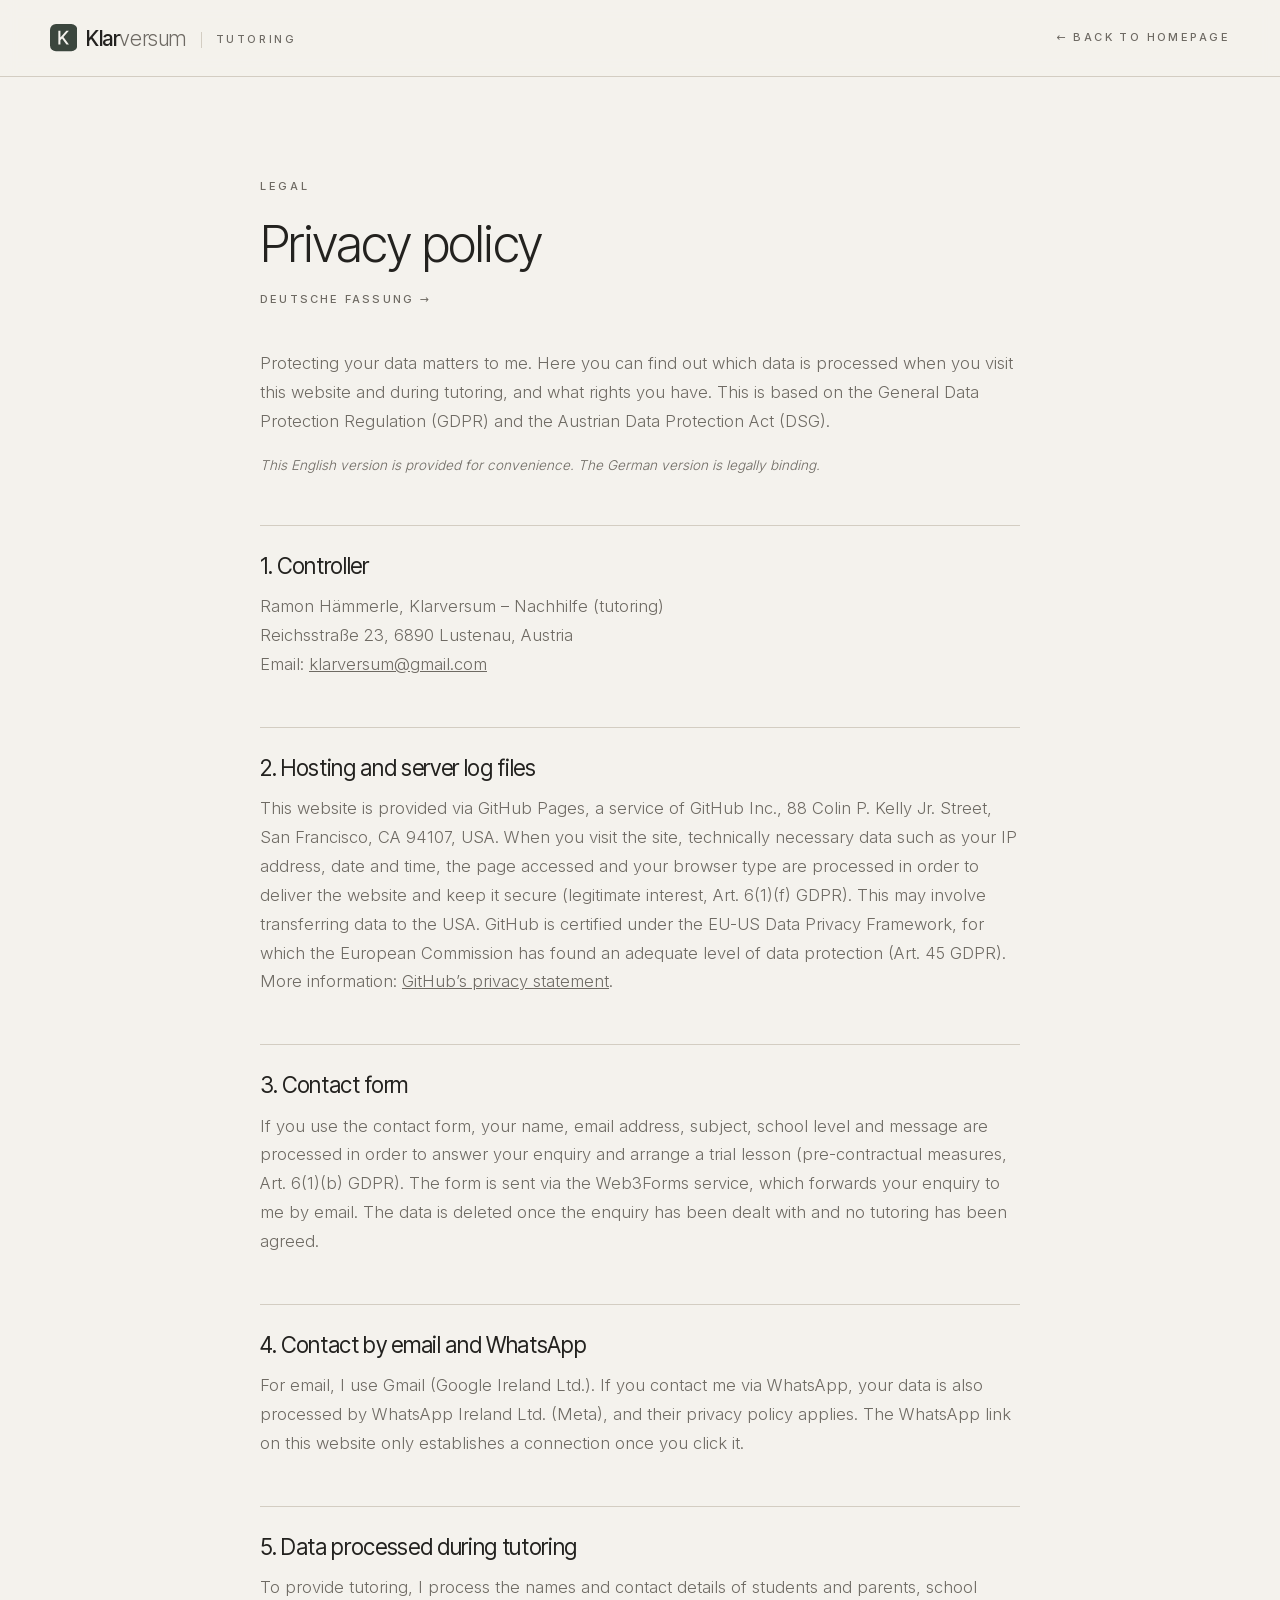
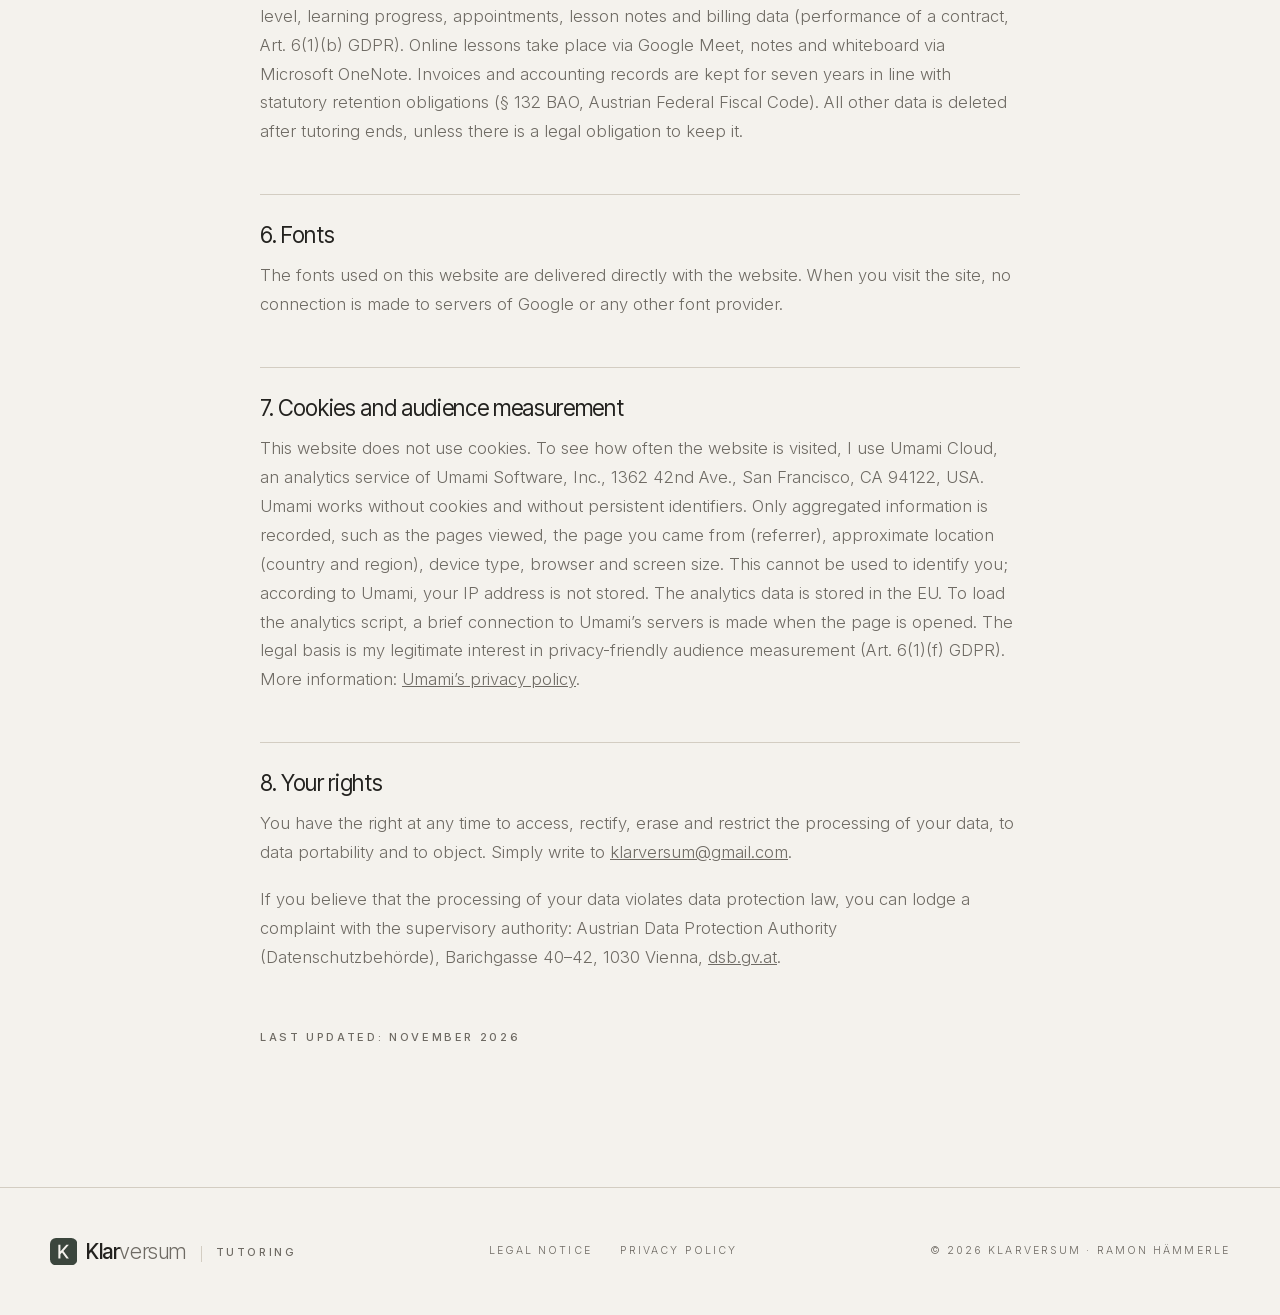
==== commit 5d24f178: "Besucherstatistik (Umami, ohne Cookies) und Datenschutzerklärung ergänzt" ====
--- a/datenschutz-en.html
+++ b/datenschutz-en.html
@@ -10,6 +10,7 @@
 <link rel="icon" href="favicon.svg" type="image/svg+xml">
 <link rel="apple-touch-icon" href="apple-touch-icon.png">
 <link rel="stylesheet" href="style.css?v=43">
+<script defer src="https://cloud.umami.is/script.js" data-website-id="71b133f1-44a5-4e5a-97ea-cd241fa193fd"></script>
 </head>
 <body>
 
@@ -49,8 +50,8 @@
     <h2>6. Fonts</h2>
     <p>The fonts used on this website are delivered directly with the website. When you visit the site, no connection is made to servers of Google or any other font provider.</p>
 
-    <h2>7. Cookies and analytics</h2>
-    <p>This website does not use cookies or any analytics or tracking services.</p>
+    <h2>7. Cookies and audience measurement</h2>
+    <p>This website does not use cookies. To see how often the website is visited, I use Umami Cloud, an analytics service of Umami Software, Inc., 1362 42nd Ave., San Francisco, CA 94122, USA. Umami works without cookies and without persistent identifiers. Only aggregated information is recorded, such as the pages viewed, the page you came from (referrer), approximate location (country and region), device type, browser and screen size. This cannot be used to identify you; according to Umami, your IP address is not stored. The analytics data is stored in the EU. To load the analytics script, a brief connection to Umami’s servers is made when the page is opened. The legal basis is my legitimate interest in privacy-friendly audience measurement (Art. 6(1)(f) GDPR). More information: <a href="https://umami.is/privacy" target="_blank" rel="noopener">Umami’s privacy policy</a>.</p>
 
     <h2>8. Your rights</h2>
     <p>You have the right at any time to access, rectify, erase and restrict the processing of your data, to data portability and to object. Simply write to <a href="mailto:klarversum@gmail.com">klarversum@gmail.com</a>.</p>
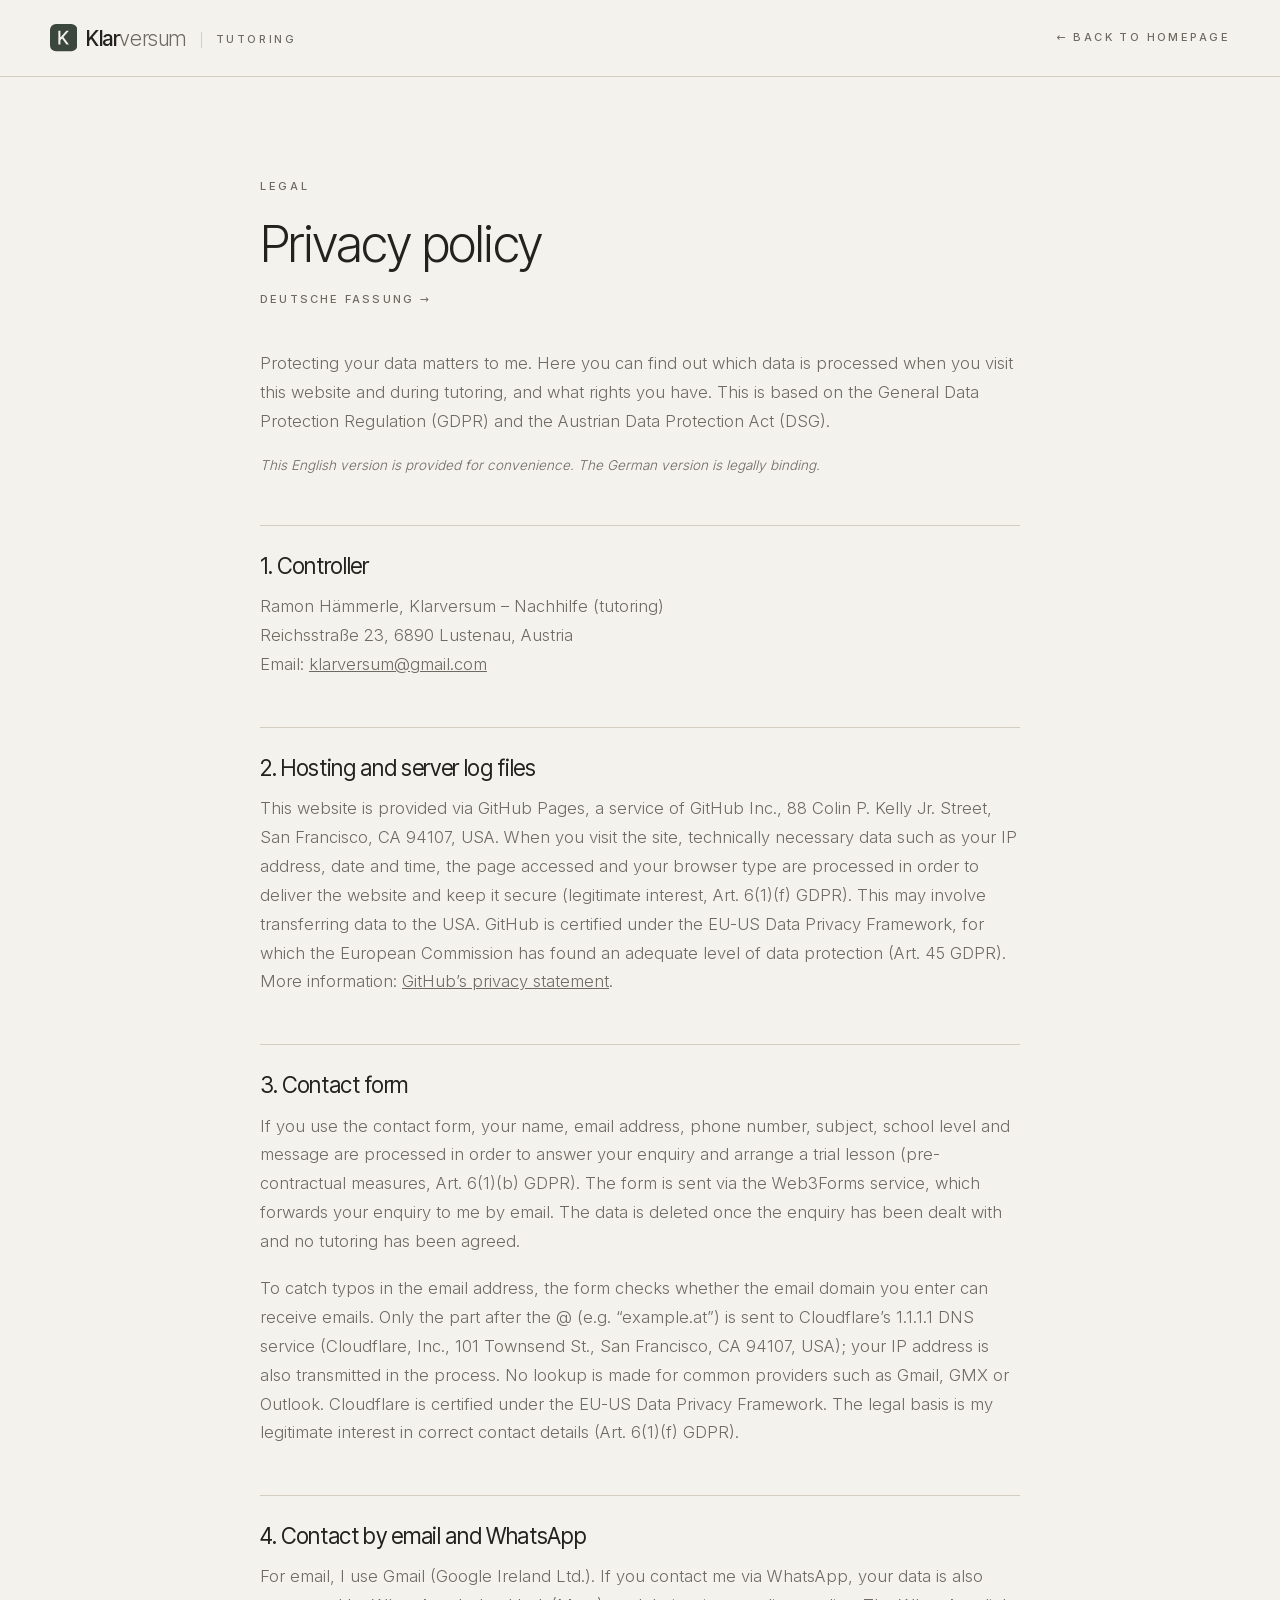
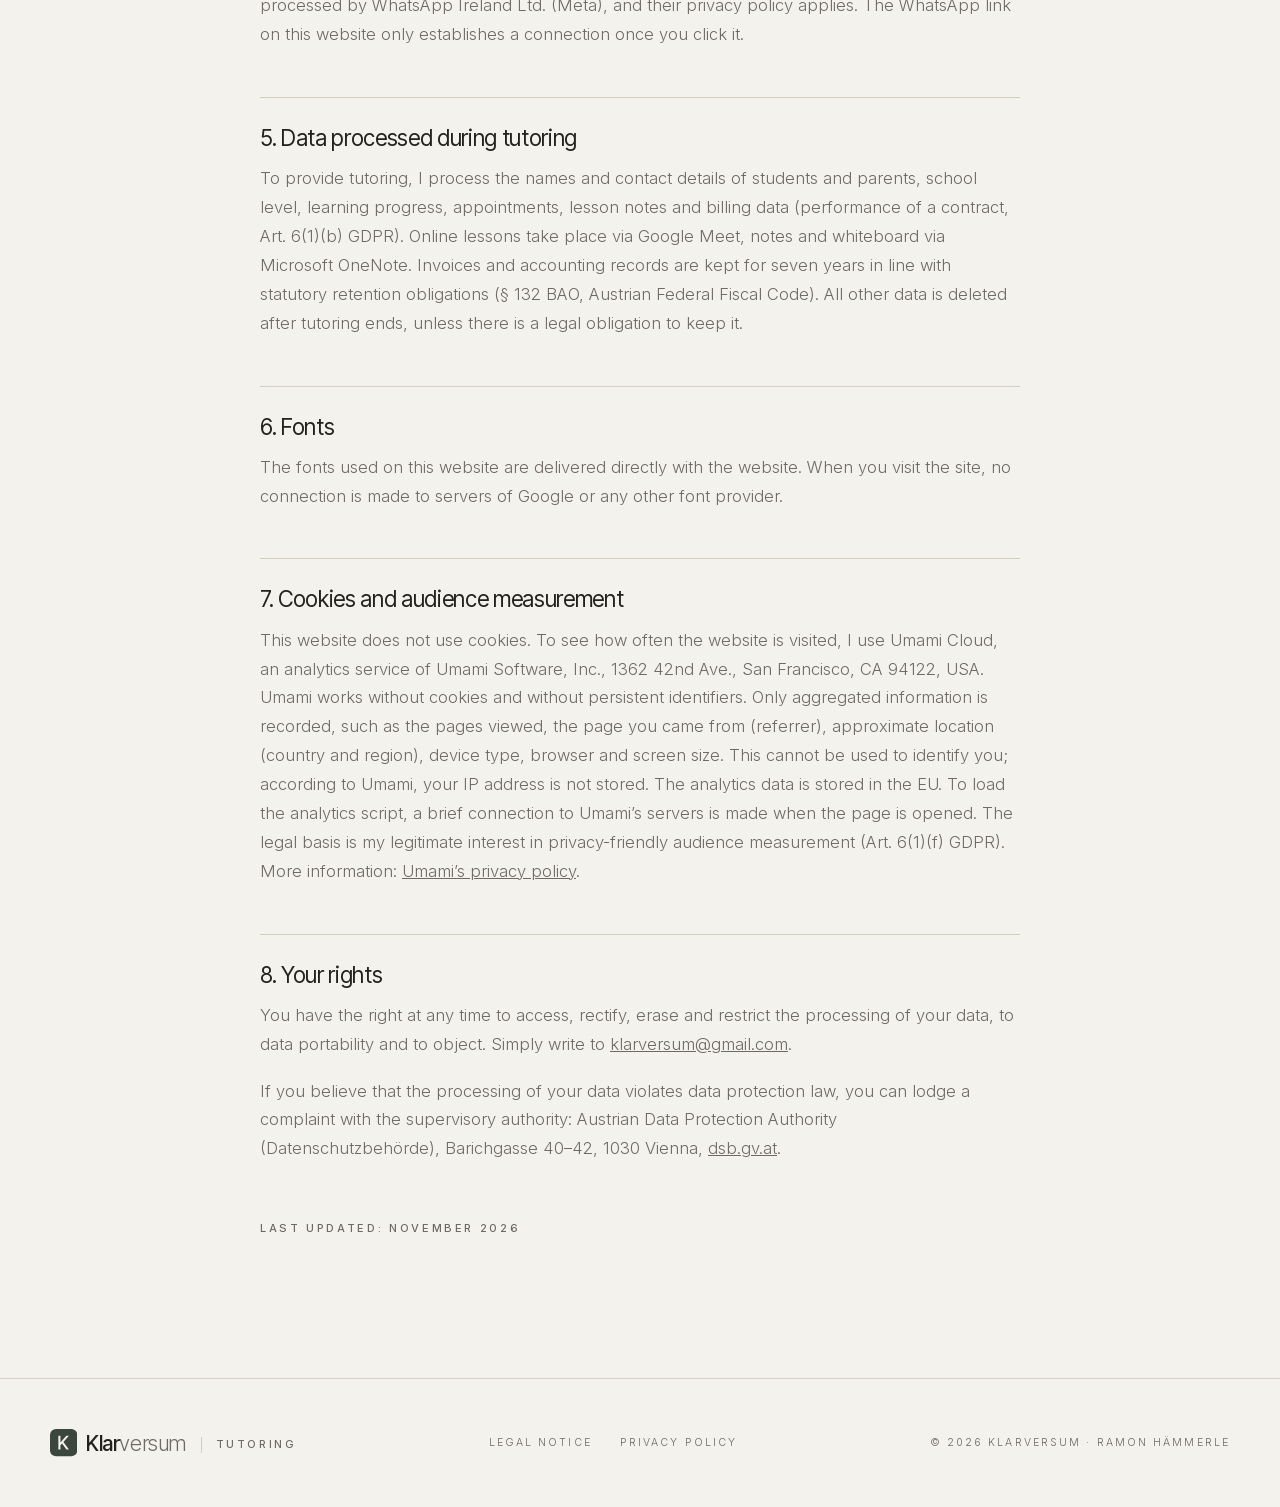
==== commit 086dea64: "Kontaktformular: E-Mail-Prüfung, Telefon mit Ländervorwahl als Pflichtfeld, Datenschutz ergänzt" ====
--- a/datenschutz-en.html
+++ b/datenschutz-en.html
@@ -9,7 +9,7 @@
 <link rel="icon" href="favicon.ico" sizes="any">
 <link rel="icon" href="favicon.svg" type="image/svg+xml">
 <link rel="apple-touch-icon" href="apple-touch-icon.png">
-<link rel="stylesheet" href="style.css?v=43">
+<link rel="stylesheet" href="style.css?v=44">
 <script defer src="https://cloud.umami.is/script.js" data-website-id="71b133f1-44a5-4e5a-97ea-cd241fa193fd"></script>
 </head>
 <body>
@@ -39,7 +39,8 @@
     <p>This website is provided via GitHub Pages, a service of GitHub Inc., 88 Colin P. Kelly Jr. Street, San Francisco, CA 94107, USA. When you visit the site, technically necessary data such as your IP address, date and time, the page accessed and your browser type are processed in order to deliver the website and keep it secure (legitimate interest, Art. 6(1)(f) GDPR). This may involve transferring data to the USA. GitHub is certified under the EU-US Data Privacy Framework, for which the European Commission has found an adequate level of data protection (Art. 45 GDPR). More information: <a href="https://docs.github.com/en/site-policy/privacy-policies/github-general-privacy-statement" target="_blank" rel="noopener">GitHub’s privacy statement</a>.</p>
 
     <h2>3. Contact form</h2>
-    <p>If you use the contact form, your name, email address, subject, school level and message are processed in order to answer your enquiry and arrange a trial lesson (pre-contractual measures, Art. 6(1)(b) GDPR). The form is sent via the Web3Forms service, which forwards your enquiry to me by email. The data is deleted once the enquiry has been dealt with and no tutoring has been agreed.</p>
+    <p>If you use the contact form, your name, email address, phone number, subject, school level and message are processed in order to answer your enquiry and arrange a trial lesson (pre-contractual measures, Art. 6(1)(b) GDPR). The form is sent via the Web3Forms service, which forwards your enquiry to me by email. The data is deleted once the enquiry has been dealt with and no tutoring has been agreed.</p>
+    <p>To catch typos in the email address, the form checks whether the email domain you enter can receive emails. Only the part after the @ (e.g. “example.at”) is sent to Cloudflare’s 1.1.1.1 DNS service (Cloudflare, Inc., 101 Townsend St., San Francisco, CA 94107, USA); your IP address is also transmitted in the process. No lookup is made for common providers such as Gmail, GMX or Outlook. Cloudflare is certified under the EU-US Data Privacy Framework. The legal basis is my legitimate interest in correct contact details (Art. 6(1)(f) GDPR).</p>
 
     <h2>4. Contact by email and WhatsApp</h2>
     <p>For email, I use Gmail (Google Ireland Ltd.). If you contact me via WhatsApp, your data is also processed by WhatsApp Ireland Ltd. (Meta), and their privacy policy applies. The WhatsApp link on this website only establishes a connection once you click it.</p>
--- a/style.css
+++ b/style.css
@@ -437,3 +437,10 @@
 .facts dd > a:first-child { display: inline; }
 .facts .wa-link { display: inline-block; margin: 0 0 0 10px; font-size: 10px; letter-spacing: .14em; color: var(--muted); border-bottom: 0; padding-bottom: 0; }
 .facts .wa-link:hover { color: var(--ink); }
+
+/* Kontaktformular: Hinweise zu E-Mail und Telefon */
+.contact-form .field-msg { display: block; text-transform: none; letter-spacing: 0; font-size: 12.5px; font-weight: 400; line-height: 1.45; color: #9a3b2f; }
+.contact-form .field-msg:empty { display: none; }
+.contact-form .field-msg button { font: inherit; color: var(--accent); text-decoration: underline; background: none; border: 0; padding: 0; cursor: pointer; }
+.contact-form input.invalid { border-color: #9a3b2f; }
+.contact-form .btn:disabled { opacity: .45; cursor: not-allowed; }
